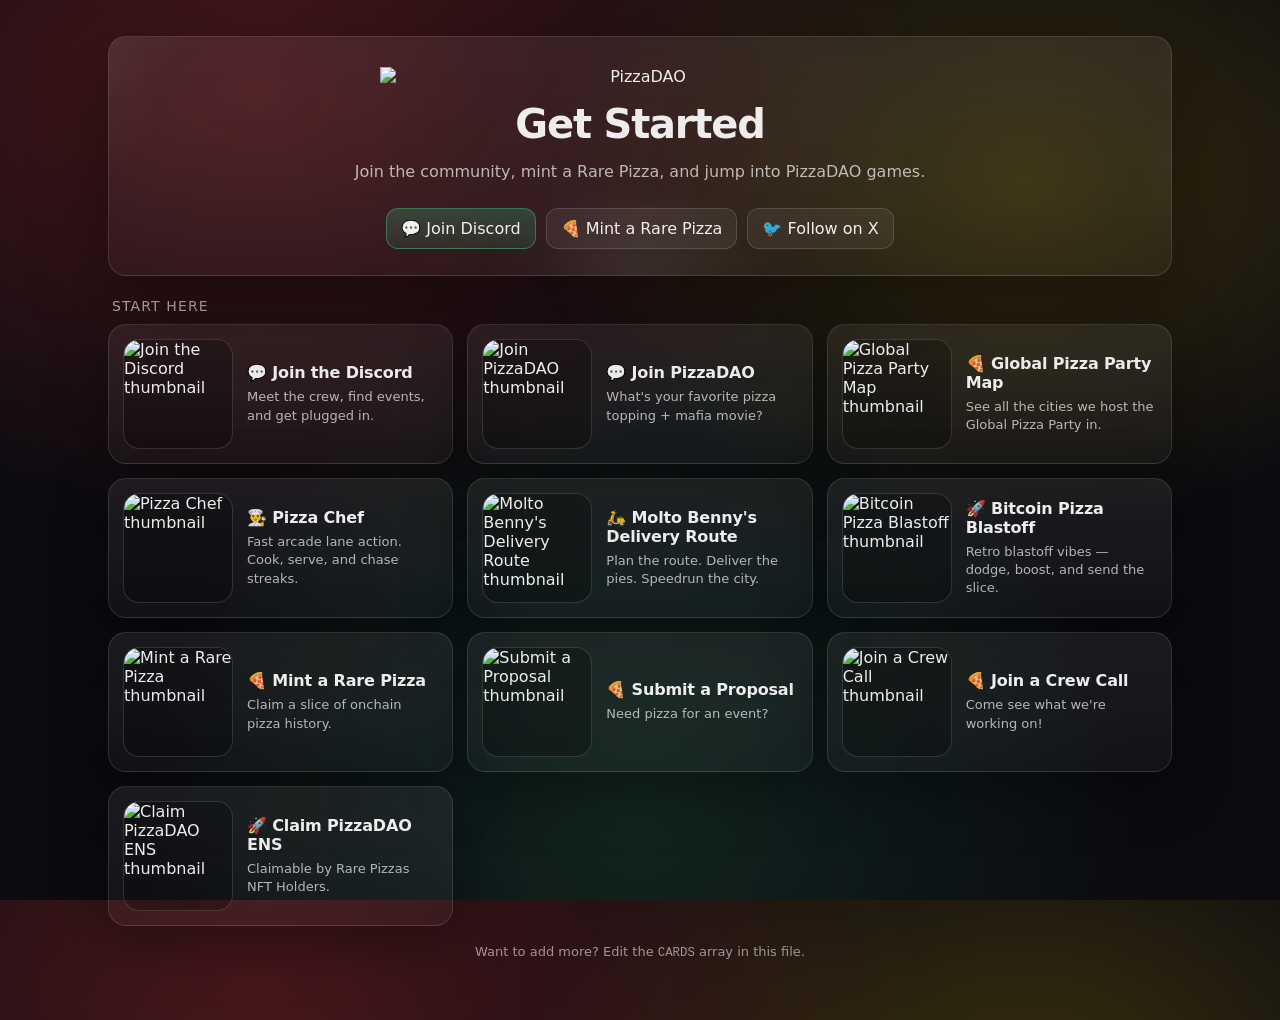
==== pizzadao-landing-page.html @ aa1f2de6 "Rename pizzadao landing page.html to pizzadao-landing-page.html" ====
<!doctype html>
<html lang="en">
  <head>
    <meta charset="UTF-8" />
    <meta name="viewport" content="width=device-width,initial-scale=1" />
    <title>PizzaDAO — Get Started</title>
    <meta
      name="description"
      content="Get started with PizzaDAO: join the Discord, mint a Rare Pizza, and play PizzaDAO games."
    />

    <meta property="og:title" content="PizzaDAO — Get Started" />
    <meta
      property="og:description"
      content="Join the Discord, mint a Rare Pizza, and play PizzaDAO games."
    />
    <meta property="og:type" content="website" />

    <style>
      :root {
        --bg: #0b0b10;
        --text: rgba(255, 255, 255, 0.92);
        --muted: rgba(255, 255, 255, 0.68);
        --stroke: rgba(255, 255, 255, 0.12);
        --shadow: 0 20px 80px rgba(0, 0, 0, 0.45);
        --radius: 18px;
        --good: #39d98a;
      }

      * {
        box-sizing: border-box;
      }
      html,
      body {
        height: 100%;
      }
      body {
        margin: 0;
        font-family: ui-sans-serif, system-ui, -apple-system, Segoe UI, Roboto,
          Helvetica, Arial, "Apple Color Emoji", "Segoe UI Emoji";
        color: var(--text);
        background: radial-gradient(
            1200px 800px at 20% 10%,
            rgba(255, 59, 59, 0.25),
            transparent 55%
          ),
          radial-gradient(
            1000px 700px at 80% 20%,
            rgba(255, 204, 0, 0.18),
            transparent 50%
          ),
          radial-gradient(
            900px 900px at 50% 90%,
            rgba(57, 217, 138, 0.12),
            transparent 55%
          ),
          var(--bg);
      }

      a {
        color: inherit;
        text-decoration: none;
      }
      a:focus-visible,
      button:focus-visible {
        outline: 3px solid rgba(255, 204, 0, 0.55);
        outline-offset: 2px;
        border-radius: 10px;
      }

      .wrap {
        max-width: 1100px;
        margin: 0 auto;
        padding: 36px 18px 60px;
      }

      header {
        display: grid;
        gap: 14px;
        padding: 26px 22px;
        border: 1px solid var(--stroke);
        background: linear-gradient(
          180deg,
          rgba(255, 255, 255, 0.07),
          rgba(255, 255, 255, 0.03)
        );
        border-radius: var(--radius);
        box-shadow: var(--shadow);
        position: relative;
        overflow: hidden;
        text-align: center;
        justify-items: center;
      }

      header:before,
      header:after {
        content: "";
        position: absolute;
        inset: -50%;
        background: radial-gradient(
            300px 200px at 20% 30%,
            rgba(255, 255, 255, 0.1),
            transparent 60%
          ),
          radial-gradient(
            240px 170px at 80% 40%,
            rgba(255, 255, 255, 0.08),
            transparent 60%
          ),
          radial-gradient(
            220px 220px at 50% 80%,
            rgba(255, 255, 255, 0.05),
            transparent 65%
          );
        transform: rotate(6deg);
        pointer-events: none;
      }
      header:after {
        transform: rotate(-4deg);
        opacity: 0.65;
      }

      .logo {
        width: min(520px, 90%);
        height: auto;
        margin: 4px 0 2px;
        filter: drop-shadow(0 18px 60px rgba(0, 0, 0, 0.55));
      }

      h1 {
        margin: 0;
        font-size: clamp(26px, 3.4vw, 40px);
        letter-spacing: -0.03em;
        line-height: 1.1;
      }

      .sub {
        margin: 0;
        color: var(--muted);
        font-size: 16px;
        line-height: 1.5;
        max-width: 72ch;
      }

      .top-actions {
        display: flex;
        flex-wrap: wrap;
        gap: 10px;
        margin-top: 10px;
        justify-content: center;
      }

      .btn {
        display: inline-flex;
        align-items: center;
        gap: 10px;
        padding: 10px 14px;
        border-radius: 12px;
        border: 1px solid rgba(255, 255, 255, 0.14);
        background: rgba(255, 255, 255, 0.06);
        transition: transform 120ms ease, background 120ms ease,
          border-color 120ms ease;
        cursor: pointer;
        user-select: none;
      }
      .btn:hover {
        transform: translateY(-1px);
        background: rgba(255, 255, 255, 0.09);
        border-color: rgba(255, 255, 255, 0.22);
      }
      .btn.primary {
        border-color: rgba(57, 217, 138, 0.4);
        background: linear-gradient(
          180deg,
          rgba(57, 217, 138, 0.22),
          rgba(57, 217, 138, 0.1)
        );
      }
      .btn.primary:hover {
        border-color: rgba(57, 217, 138, 0.65);
      }

      main {
        margin-top: 18px;
      }

      .sectionTitle {
        margin: 22px 4px 10px;
        font-size: 14px;
        color: rgba(255, 255, 255, 0.7);
        letter-spacing: 0.08em;
        text-transform: uppercase;
      }

      .grid {
        display: grid;
        gap: 14px;
        grid-template-columns: repeat(1, minmax(0, 1fr));
      }
      @media (min-width: 700px) {
        .grid {
          grid-template-columns: repeat(2, minmax(0, 1fr));
        }
      }
      @media (min-width: 980px) {
        .grid {
          grid-template-columns: repeat(3, minmax(0, 1fr));
        }
      }

      .card {
        border-radius: var(--radius);
        border: 1px solid var(--stroke);
        background: linear-gradient(
          180deg,
          rgba(255, 255, 255, 0.07),
          rgba(255, 255, 255, 0.03)
        );
        box-shadow: 0 18px 60px rgba(0, 0, 0, 0.35);
        overflow: hidden;
        transition: transform 140ms ease, border-color 140ms ease,
          background 140ms ease;
        display: grid;
        grid-template-columns: 110px 1fr;
        gap: 14px;
        padding: 14px;
        align-items: center;
        min-height: 132px;
      }
      .card:hover {
        transform: translateY(-2px);
        border-color: rgba(255, 255, 255, 0.22);
        background: linear-gradient(
          180deg,
          rgba(255, 255, 255, 0.09),
          rgba(255, 255, 255, 0.04)
        );
      }

      /* Square thumbnails */
      .thumb {
        width: 110px;
        height: 110px;
        border-radius: 16px;
        overflow: hidden;
        border: 1px solid rgba(255, 255, 255, 0.14);
        background: rgba(0, 0, 0, 0.25);
        flex: 0 0 auto;
      }
      .thumb img {
        width: 100%;
        height: 100%;
        object-fit: cover;
        display: block;
        filter: saturate(1.05) contrast(1.05);
      }

      .cardBody {
        min-width: 0;
      }

      .titleRow {
        display: flex;
        align-items: center;
        justify-content: space-between;
        gap: 10px;
      }

      .title {
        margin: 0;
        font-size: 16px;
        letter-spacing: -0.01em;
      }

      .meta {
        margin-top: 6px;
        color: var(--muted);
        font-size: 13px;
        line-height: 1.4;
      }

      footer {
        margin-top: 18px;
        color: rgba(255, 255, 255, 0.55);
        font-size: 13px;
        text-align: center;
      }

      code {
        font-family: ui-monospace, SFMono-Regular, Menlo, Monaco, Consolas,
          "Liberation Mono", "Courier New", monospace;
        font-size: 0.95em;
      }
    </style>
  </head>

  <body>
    <div class="wrap">
      <header>
        <!-- Put the attached logo file next to this HTML and keep this filename -->
        <img class="logo" src="PizzaDAO Logo White.png" alt="PizzaDAO" />

        <h1>Get Started</h1>
        <p class="sub">
          Join the community, mint a Rare Pizza, and jump into PizzaDAO games.
        </p>

        <div class="top-actions">
          <a
            class="btn primary"
            href="https://discord.pizzadao.xyz"
            target="_blank"
            rel="noreferrer"
            >💬 Join Discord</a
          >
          <a
            class="btn"
            href="https://rarepizzas.com/mint"
            target="_blank"
            rel="noreferrer"
            >🍕 Mint a Rare Pizza</a
          >
          <a class="btn" href="https://x.com/pizza_dao" target="_blank" rel="noreferrer"
            >🐦 Follow on X</a
          >
        </div>
      </header>

      <main>
        <div class="sectionTitle">Start Here</div>
        <div class="grid" id="grid"></div>

        <footer>Want to add more? Edit the <code>CARDS</code> array in this file.</footer>
      </main>
    </div>

    <script>
      const DEFAULT_THUMBNAIL =
        "https://pbs.twimg.com/profile_images/1960434112029745152/eiqMx2L2_400x400.jpg";

      const CARDS = [
        {
          name: "Join the Discord",
          url: "https://discord.pizzadao.xyz",
          description: "Meet the crew, find events, and get plugged in.",
          icon: "💬",
          thumbnail: DEFAULT_THUMBNAIL,
        },
        {
          name: "Join PizzaDAO",
          url: "https://discord.pizzadao.xyz",
          description: "What's your favorite pizza topping + mafia movie?",
          icon: "💬",
          thumbnail: DEFAULT_THUMBNAIL,
        },
        {
          name: "Global Pizza Party Map",
          url: "https://map.pizzadao.xyz",
          description: "See all the cities we host the Global Pizza Party in.",
          icon: "🍕",
          thumbnail: DEFAULT_THUMBNAIL,
        },
        {
          name: "Pizza Chef",
          url: "https://pizzachef.bolt.host",
          description: "Fast arcade lane action. Cook, serve, and chase streaks.",
          icon: "👨‍🍳",
          thumbnail: DEFAULT_THUMBNAIL,
        },
        {
          name: "Molto Benny's Delivery Route",
          url: "https://pizzadao.github.io/moltobennydelivery/",
          description: "Plan the route. Deliver the pies. Speedrun the city.",
          icon: "🛵",
          thumbnail: DEFAULT_THUMBNAIL,
        },
        {
          name: "Bitcoin Pizza Blastoff",
          url: "https://c-r-x-s-s.github.io/Bitcoin-Pizza-Blastoff/",
          description: "Retro blastoff vibes — dodge, boost, and send the slice.",
          icon: "🚀",
          thumbnail: DEFAULT_THUMBNAIL,
        },
        {
          name: "Mint a Rare Pizza",
          url: "https://rarepizzas.com/mint",
          description: "Claim a slice of onchain pizza history.",
          icon: "🍕",
          thumbnail: DEFAULT_THUMBNAIL,
        },
        {
          name: "Submit a Proposal",
          url: "https://propose.pizzadao.xyz",
          description: "Need pizza for an event?",
          icon: "🍕",
          thumbnail: DEFAULT_THUMBNAIL,
        },
        {
          name: "Join a Crew Call",
          url: "https://calendar.pizzadao.xyz",
          description: "Come see what we're working on!",
          icon: "🍕",
          thumbnail: DEFAULT_THUMBNAIL,
        },
        {
          name: "Claim PizzaDAO ENS",
          url: "https://pizzadao.namespace.ninja/",
          description: "Claimable by Rare Pizzas NFT Holders.",
          icon: "🚀",
          thumbnail: DEFAULT_THUMBNAIL,
        },
      ];

      const grid = document.getElementById("grid");

      function cardHTML(c) {
        const thumb = c.thumbnail || DEFAULT_THUMBNAIL;

        return `
          <a class="card" href="${c.url}" target="_blank" rel="noreferrer" aria-label="Open ${c.name}">
            <div class="thumb" aria-hidden="true">
              <img src="${thumb}" alt="${c.name} thumbnail" loading="lazy" />
            </div>

            <div class="cardBody">
              <div class="titleRow">
                <h2 class="title">${c.icon ? `${c.icon} ` : ""}${c.name}</h2>
              </div>

              <div class="meta">${c.description || ""}</div>
            </div>
          </a>
        `;
      }

      grid.innerHTML = CARDS.map(cardHTML).join("");
    </script>
  </body>
</html>
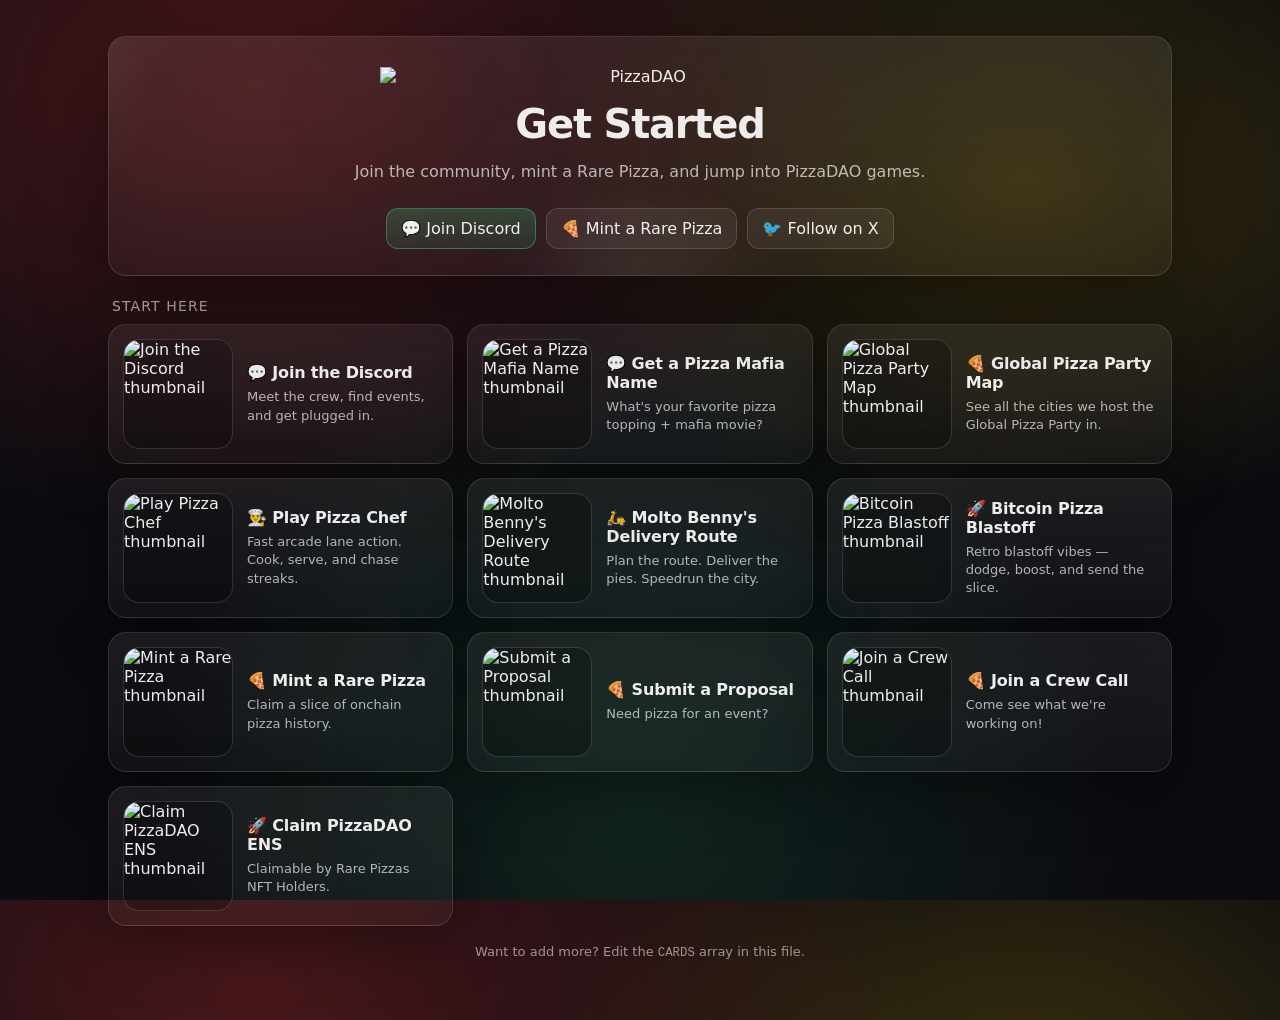
==== commit 8d35f84f: "Update pizzadao-landing-page.html" ====
--- a/pizzadao-landing-page.html
+++ b/pizzadao-landing-page.html
@@ -338,76 +338,85 @@
       const DEFAULT_THUMBNAIL =
         "https://pbs.twimg.com/profile_images/1960434112029745152/eiqMx2L2_400x400.jpg";
 
+      // Updated image URLs (only used on specific cards below)
+      const THUMBS = {
+        MOLTO_BENNY_ROUTE: "https://i.imgur.com/IgA9cLe.jpeg",
+        PIZZA_CHEF: "https://i.imgur.com/KWvJgKJ.jpeg",
+        BITCOIN_BLASTOFF: "https://i.imgur.com/1VS8NvO.png",
+        SUBMIT_PROPOSAL: "https://i.imgur.com/dCBTJHx.png",
+        JOIN_PIZZADAO: "https://i.imgur.com/6iqZx8k.png",
+      };
+
       const CARDS = [
         {
           name: "Join the Discord",
           url: "https://discord.pizzadao.xyz",
           description: "Meet the crew, find events, and get plugged in.",
           icon: "💬",
-          thumbnail: DEFAULT_THUMBNAIL,
-        },
-        {
-          name: "Join PizzaDAO",
+          thumbnail: DEFAULT_THUMBNAIL, // keep placeholder
+        },
+        {
+          name: "Get a Pizza Mafia Name",
           url: "https://discord.pizzadao.xyz",
           description: "What's your favorite pizza topping + mafia movie?",
           icon: "💬",
-          thumbnail: DEFAULT_THUMBNAIL,
+          thumbnail: THUMBS.JOIN_PIZZADAO, // ✅ updated
         },
         {
           name: "Global Pizza Party Map",
           url: "https://map.pizzadao.xyz",
           description: "See all the cities we host the Global Pizza Party in.",
           icon: "🍕",
-          thumbnail: DEFAULT_THUMBNAIL,
-        },
-        {
-          name: "Pizza Chef",
+          thumbnail: DEFAULT_THUMBNAIL, // keep placeholder
+        },
+        {
+          name: "Play Pizza Chef",
           url: "https://pizzachef.bolt.host",
           description: "Fast arcade lane action. Cook, serve, and chase streaks.",
           icon: "👨‍🍳",
-          thumbnail: DEFAULT_THUMBNAIL,
+          thumbnail: THUMBS.PIZZA_CHEF, // ✅ updated
         },
         {
           name: "Molto Benny's Delivery Route",
           url: "https://pizzadao.github.io/moltobennydelivery/",
           description: "Plan the route. Deliver the pies. Speedrun the city.",
           icon: "🛵",
-          thumbnail: DEFAULT_THUMBNAIL,
+          thumbnail: THUMBS.MOLTO_BENNY_ROUTE, // ✅ updated
         },
         {
           name: "Bitcoin Pizza Blastoff",
           url: "https://c-r-x-s-s.github.io/Bitcoin-Pizza-Blastoff/",
           description: "Retro blastoff vibes — dodge, boost, and send the slice.",
           icon: "🚀",
-          thumbnail: DEFAULT_THUMBNAIL,
+          thumbnail: THUMBS.BITCOIN_BLASTOFF, // ✅ updated
         },
         {
           name: "Mint a Rare Pizza",
           url: "https://rarepizzas.com/mint",
           description: "Claim a slice of onchain pizza history.",
           icon: "🍕",
-          thumbnail: DEFAULT_THUMBNAIL,
+          thumbnail: DEFAULT_THUMBNAIL, // keep placeholder
         },
         {
           name: "Submit a Proposal",
           url: "https://propose.pizzadao.xyz",
           description: "Need pizza for an event?",
           icon: "🍕",
-          thumbnail: DEFAULT_THUMBNAIL,
+          thumbnail: THUMBS.SUBMIT_PROPOSAL, // ✅ updated
         },
         {
           name: "Join a Crew Call",
           url: "https://calendar.pizzadao.xyz",
           description: "Come see what we're working on!",
           icon: "🍕",
-          thumbnail: DEFAULT_THUMBNAIL,
+          thumbnail: DEFAULT_THUMBNAIL, // keep placeholder
         },
         {
           name: "Claim PizzaDAO ENS",
           url: "https://pizzadao.namespace.ninja/",
           description: "Claimable by Rare Pizzas NFT Holders.",
           icon: "🚀",
-          thumbnail: DEFAULT_THUMBNAIL,
+          thumbnail: DEFAULT_THUMBNAIL, // keep placeholder
         },
       ];
 
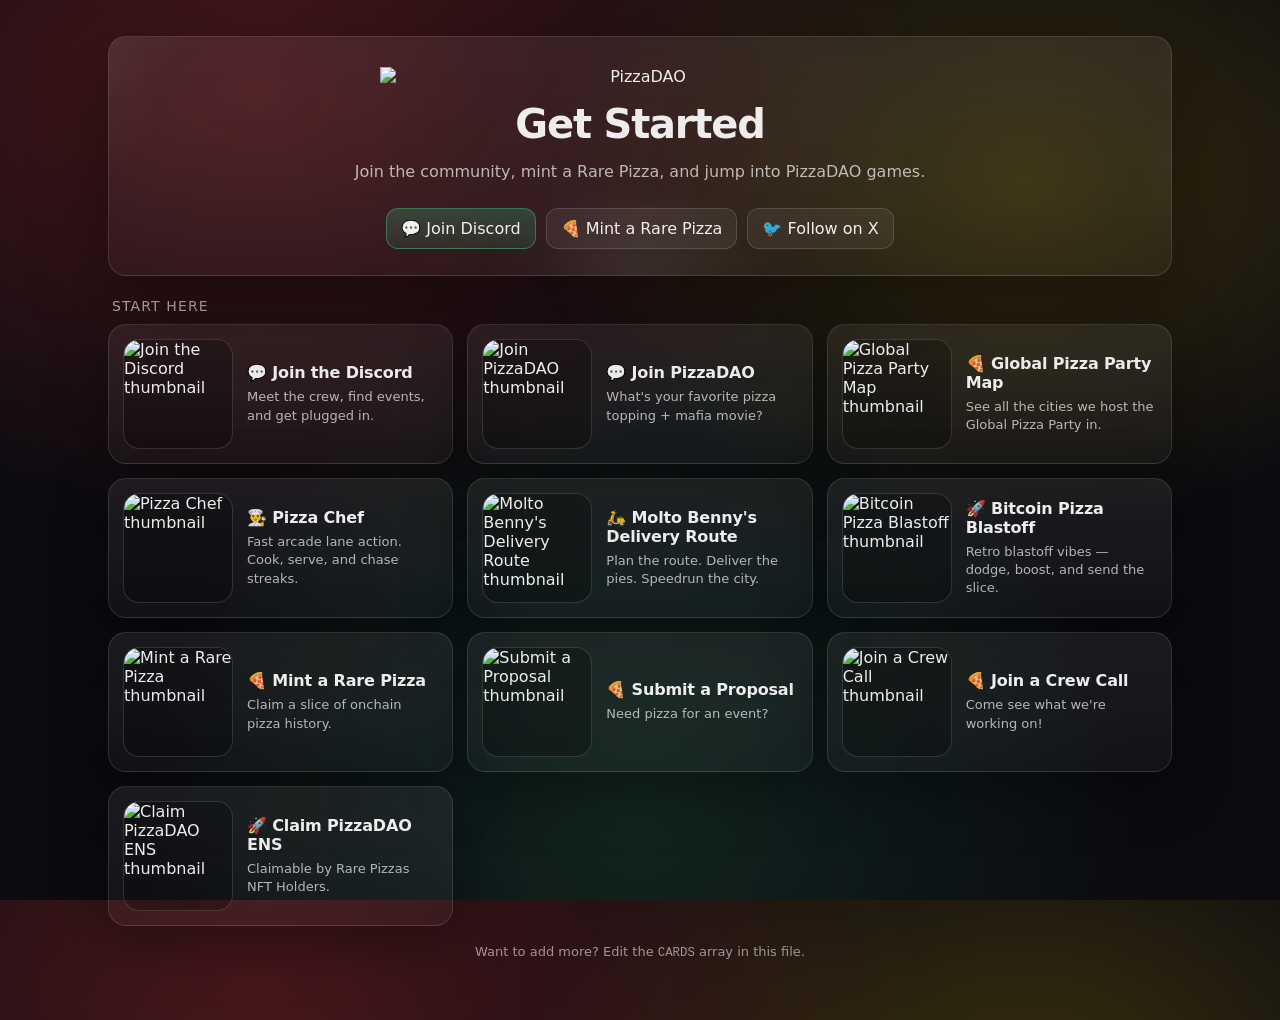
==== commit ff875528: "pizzadao logo" ====
--- a/pizzadao-landing-page.html
+++ b/pizzadao-landing-page.html
@@ -237,7 +237,6 @@
         );
       }
 
-      /* Square thumbnails */
       .thumb {
         width: 110px;
         height: 110px;
@@ -297,8 +296,8 @@
   <body>
     <div class="wrap">
       <header>
-        <!-- Put the attached logo file next to this HTML and keep this filename -->
-        <img class="logo" src="PizzaDAO Logo White.png" alt="PizzaDAO" />
+        <!-- Updated to use the provided logo URL -->
+        <img class="logo" src="https://i.imgur.com/lG3rEc5.png" alt="PizzaDAO" />
 
         <h1>Get Started</h1>
         <p class="sub">
@@ -338,7 +337,6 @@
       const DEFAULT_THUMBNAIL =
         "https://pbs.twimg.com/profile_images/1960434112029745152/eiqMx2L2_400x400.jpg";
 
-      // Updated image URLs (only used on specific cards below)
       const THUMBS = {
         MOLTO_BENNY_ROUTE: "https://i.imgur.com/IgA9cLe.jpeg",
         PIZZA_CHEF: "https://i.imgur.com/KWvJgKJ.jpeg",
@@ -353,70 +351,70 @@
           url: "https://discord.pizzadao.xyz",
           description: "Meet the crew, find events, and get plugged in.",
           icon: "💬",
-          thumbnail: DEFAULT_THUMBNAIL, // keep placeholder
-        },
-        {
-          name: "Get a Pizza Mafia Name",
+          thumbnail: DEFAULT_THUMBNAIL,
+        },
+        {
+          name: "Join PizzaDAO",
           url: "https://discord.pizzadao.xyz",
           description: "What's your favorite pizza topping + mafia movie?",
           icon: "💬",
-          thumbnail: THUMBS.JOIN_PIZZADAO, // ✅ updated
+          thumbnail: THUMBS.JOIN_PIZZADAO,
         },
         {
           name: "Global Pizza Party Map",
           url: "https://map.pizzadao.xyz",
           description: "See all the cities we host the Global Pizza Party in.",
           icon: "🍕",
-          thumbnail: DEFAULT_THUMBNAIL, // keep placeholder
-        },
-        {
-          name: "Play Pizza Chef",
+          thumbnail: DEFAULT_THUMBNAIL,
+        },
+        {
+          name: "Pizza Chef",
           url: "https://pizzachef.bolt.host",
           description: "Fast arcade lane action. Cook, serve, and chase streaks.",
           icon: "👨‍🍳",
-          thumbnail: THUMBS.PIZZA_CHEF, // ✅ updated
+          thumbnail: THUMBS.PIZZA_CHEF,
         },
         {
           name: "Molto Benny's Delivery Route",
           url: "https://pizzadao.github.io/moltobennydelivery/",
           description: "Plan the route. Deliver the pies. Speedrun the city.",
           icon: "🛵",
-          thumbnail: THUMBS.MOLTO_BENNY_ROUTE, // ✅ updated
+          thumbnail: THUMBS.MOLTO_BENNY_ROUTE,
         },
         {
           name: "Bitcoin Pizza Blastoff",
           url: "https://c-r-x-s-s.github.io/Bitcoin-Pizza-Blastoff/",
           description: "Retro blastoff vibes — dodge, boost, and send the slice.",
           icon: "🚀",
-          thumbnail: THUMBS.BITCOIN_BLASTOFF, // ✅ updated
+          thumbnail: THUMBS.BITCOIN_BLASTOFF,
         },
         {
           name: "Mint a Rare Pizza",
           url: "https://rarepizzas.com/mint",
           description: "Claim a slice of onchain pizza history.",
           icon: "🍕",
-          thumbnail: DEFAULT_THUMBNAIL, // keep placeholder
+          thumbnail: DEFAULT_THUMBNAIL,
         },
         {
           name: "Submit a Proposal",
           url: "https://propose.pizzadao.xyz",
           description: "Need pizza for an event?",
           icon: "🍕",
-          thumbnail: THUMBS.SUBMIT_PROPOSAL, // ✅ updated
+          thumbnail: THUMBS.SUBMIT_PROPOSAL,
         },
         {
           name: "Join a Crew Call",
           url: "https://calendar.pizzadao.xyz",
           description: "Come see what we're working on!",
           icon: "🍕",
-          thumbnail: DEFAULT_THUMBNAIL, // keep placeholder
+          thumbnail: DEFAULT_THUMBNAIL,
         },
         {
           name: "Claim PizzaDAO ENS",
           url: "https://pizzadao.namespace.ninja/",
           description: "Claimable by Rare Pizzas NFT Holders.",
           icon: "🚀",
-          thumbnail: DEFAULT_THUMBNAIL, // keep placeholder
+          thumbnail: DEFAULT_THUMBNAIL,
         },
       ];
 
